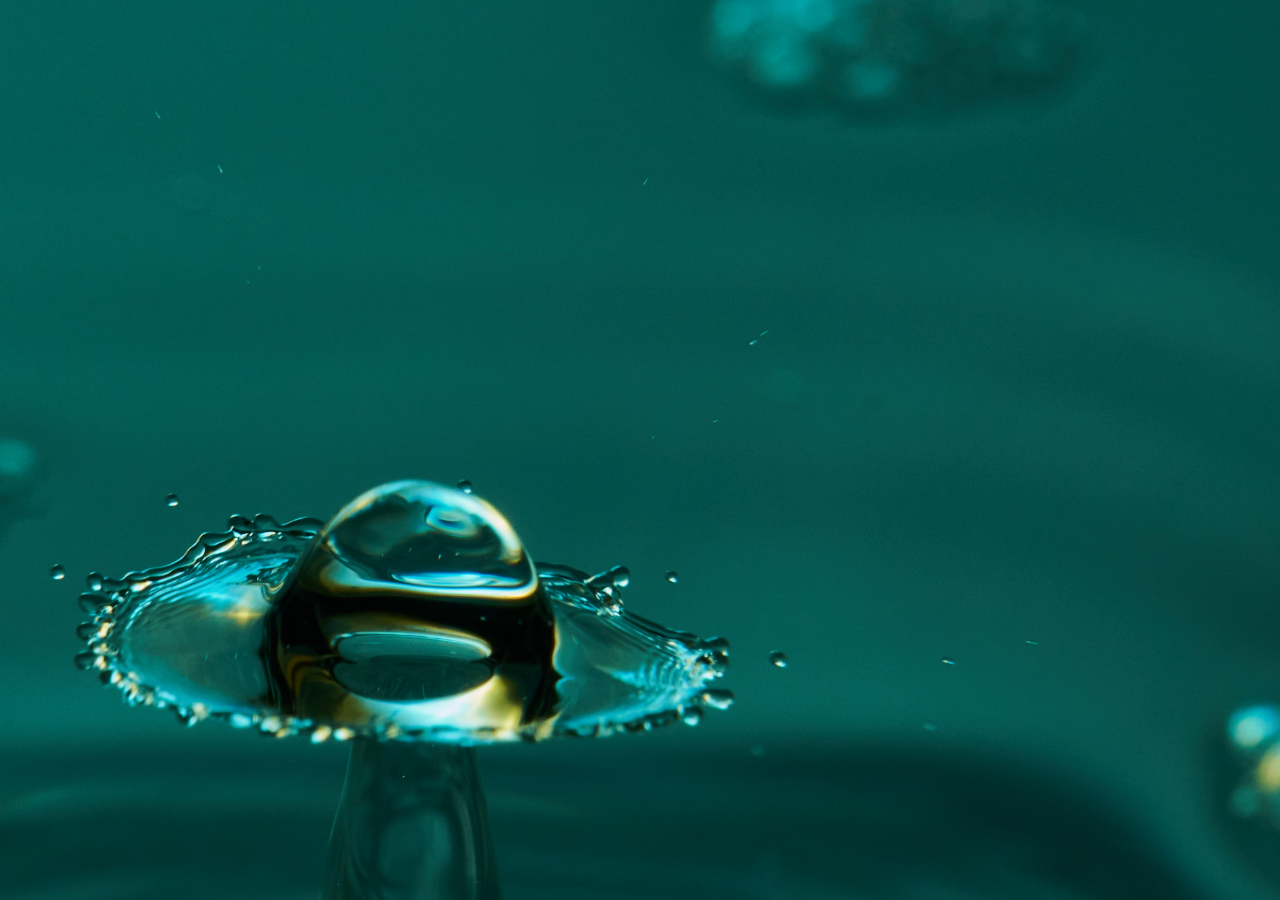
==== about.html @ 4619db13 "update background img, nav,picture profile with border-radius" ====
<!DOCTYPE html>
<html lang="en">
<head>
       <link rel="stylesheet" href="./css/about.css">
       <meta charset="UTF-8">
       <meta name="viewport" content="width=device-width, initial-scale=1.0">
       <meta http-equiv="X-UA-Compatible" content="ie=edge">
       <title>Document</title>
</head>
<body>
       
</body>
</html>
---- css/about.css ----
*{
       margin: 0;
       background-image: url(/img/backk.jpg);
       webkit-background-size: cover;
       moz-background-size: cover;
       background-size: cover;
       background-size: cover;
}
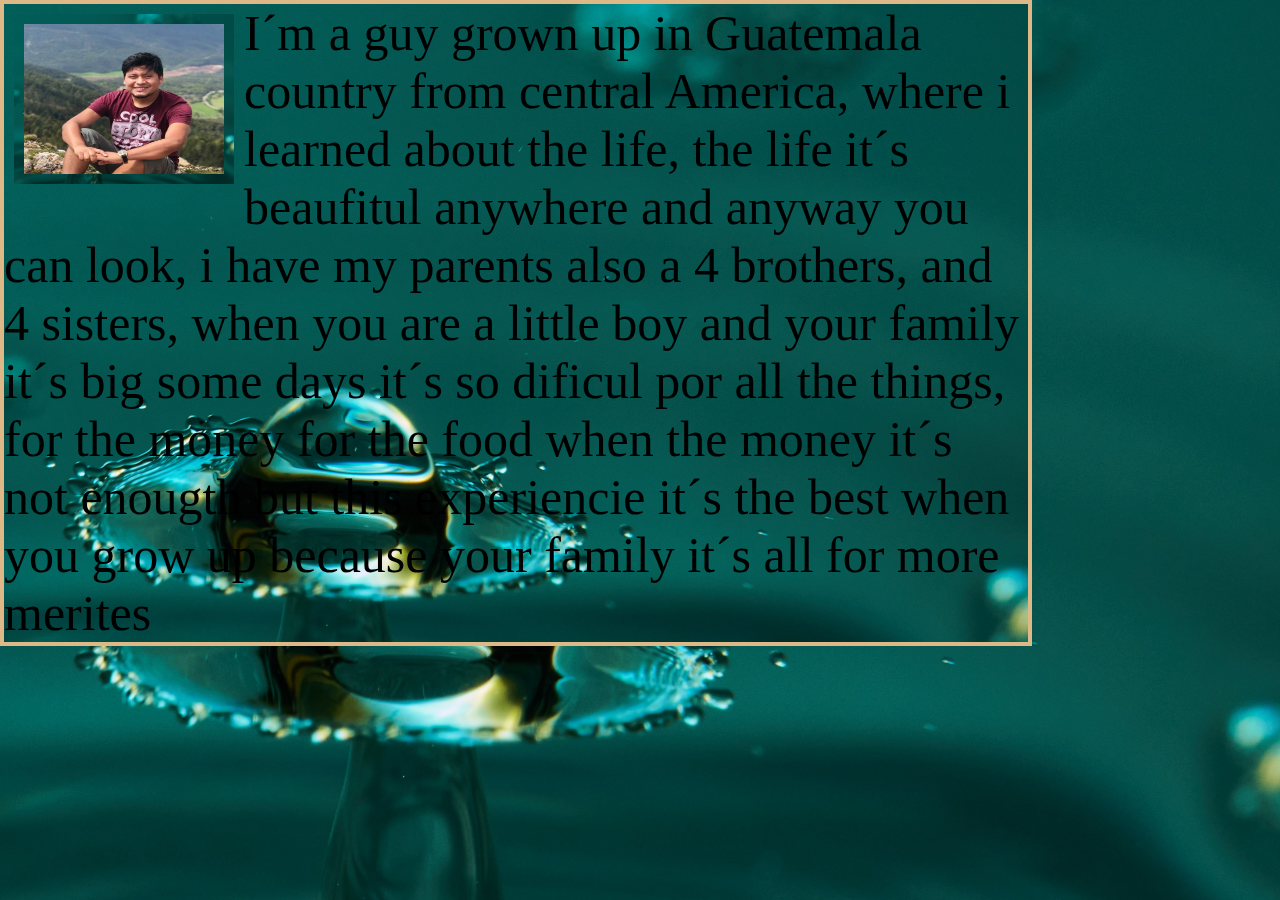
==== commit a03ac3c8: "i did the nav, add another html where i can write, i put the link of my social media" ====
--- a/about.html
+++ b/about.html
@@ -1,5 +1,6 @@
 <!DOCTYPE html>
 <html lang="en">
+
 <head>
        <link rel="stylesheet" href="./css/about.css">
        <meta charset="UTF-8">
@@ -7,7 +8,21 @@
        <meta http-equiv="X-UA-Compatible" content="ie=edge">
        <title>Document</title>
 </head>
+
 <body>
-       
+       <section>
+              <article>
+                     <img class="pic" src="/img/face.jpg" alt="">
+                     <p>
+                            I´m a guy grown up in Guatemala country from central America, where i learned about the
+                            life, the life it´s beaufitul anywhere and anyway you can look, i have my parents also a 4
+                            brothers, and 4 sisters, when you are a little boy and your family it´s big some days it´s
+                            so dificul por all the things, for the money for the food when the money it´s not enougth
+                            but this experiencie it´s the best when you grow up because your family it´s all for more
+                            merites
+                     </p>
+              </article>
+       </section>
 </body>
+
 </html>--- a/css/about.css
+++ b/css/about.css
@@ -1,3 +1,9 @@
+@font-face {
+       font-family: lacquer;
+       src: url("./fonts/Lacquer-Regular.ttf") format("ttf");
+       font-weight: normal;
+       font-style: normal;
+   }
 *{
        margin: 0;
        background-image: url(/img/backk.jpg);
@@ -5,4 +11,24 @@
        moz-background-size: cover;
        background-size: cover;
        background-size: cover;
+}
+section{
+       width: 80%;
+       font-family: 'Times New Roman', Times, serif;
+       font-size: 50px;
+       height: 60%;
+       display: flex;
+       border: 4px solid burlywood;
+       align-items: center;
+}
+.pic{
+       width: 200px;
+       height: 150px;
+       float: left;
+       padding: 10px;
+       margin: 10px;
+       
+}
+p{
+       font-family: laquer;
 }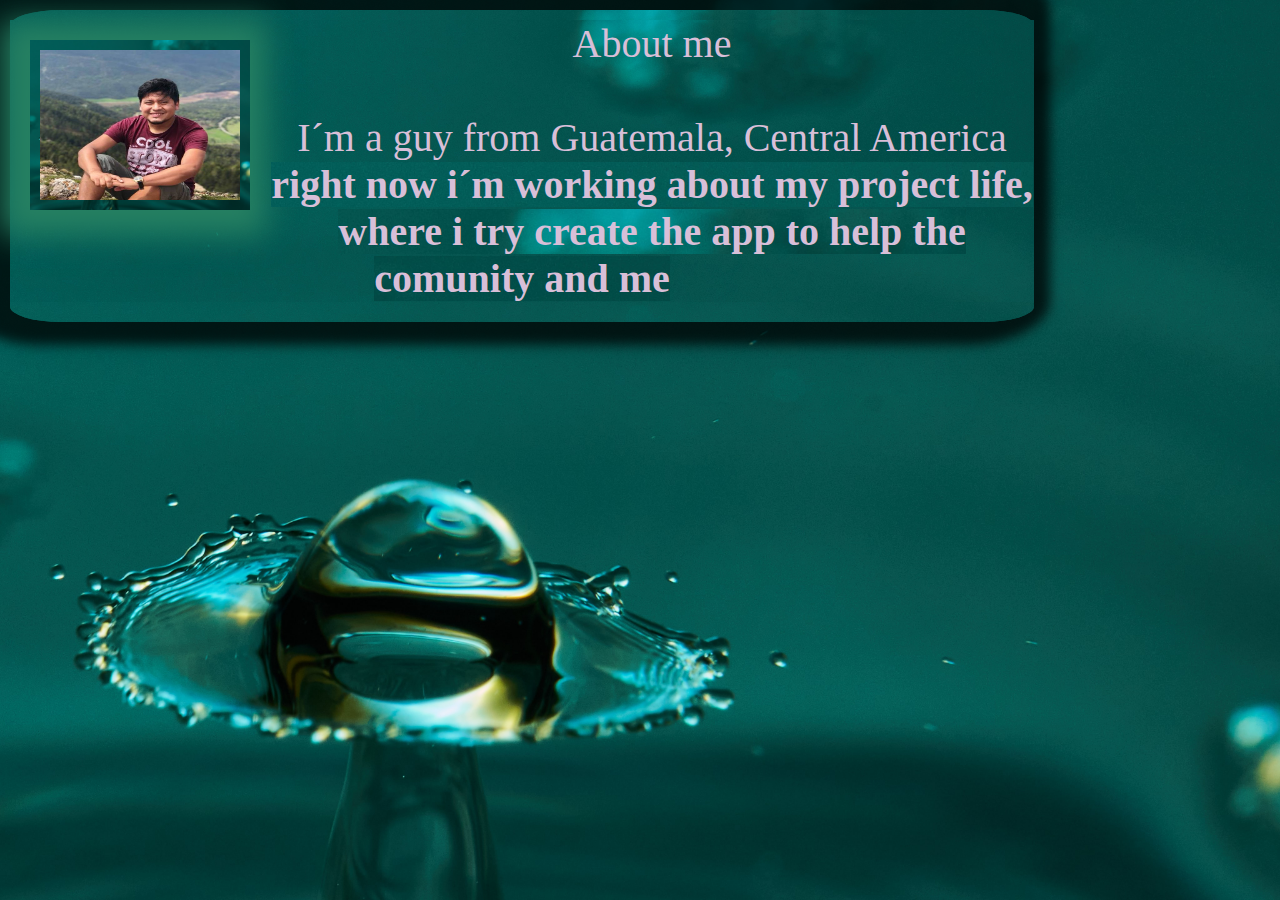
==== commit 9835dd59: "i add a new window html where i put my background school" ====
--- a/about.html
+++ b/about.html
@@ -2,6 +2,7 @@
 <html lang="en">
 
 <head>
+       <link href="https://fonts.googleapis.com/css?family=Mukta&display=swap" rel="stylesheet">
        <link rel="stylesheet" href="./css/about.css">
        <meta charset="UTF-8">
        <meta name="viewport" content="width=device-width, initial-scale=1.0">
@@ -14,12 +15,10 @@
               <article>
                      <img class="pic" src="/img/face.jpg" alt="">
                      <p>
-                            I´m a guy grown up in Guatemala country from central America, where i learned about the
-                            life, the life it´s beaufitul anywhere and anyway you can look, i have my parents also a 4
-                            brothers, and 4 sisters, when you are a little boy and your family it´s big some days it´s
-                            so dificul por all the things, for the money for the food when the money it´s not enougth
-                            but this experiencie it´s the best when you grow up because your family it´s all for more
-                            merites
+                            <center>About me</center> <br>
+
+                            I´m a guy from Guatemala, Central America
+                            <strong>right now i´m working about my project life, where i try create the app to help the comunity and me</strong>
                      </p>
               </article>
        </section>
--- a/css/about.css
+++ b/css/about.css
@@ -15,20 +15,44 @@
 section{
        width: 80%;
        font-family: 'Times New Roman', Times, serif;
-       font-size: 50px;
+       font-size: 40px;
        height: 60%;
-       display: flex;
-       border: 4px solid burlywood;
-       align-items: center;
+       
+       
+       display: inline-block;
+       text-align: center;
+       -webkit-box-shadow: -18px -11px 12px 34px rgba(0,0,0,0.75);
+-moz-box-shadow: -18px -11px 12px 34px rgba(0,0,0,0.75);
+box-shadow: -18px -11px 12px 34px rgba(0,0,0,0.75);
+justify-content: center;
+margin: 10px;
+align-items: center;
+justify-content: center;
+border-radius: 5%;
+color: thistle;
+
+
 }
 .pic{
        width: 200px;
        height: 150px;
        float: left;
        padding: 10px;
-       margin: 10px;
+       margin: 20px;
+       -webkit-box-shadow: -6px 3px 28px 22px rgba(38,128,98,1);
+-moz-box-shadow: -6px 3px 28px 22px rgba(38,128,98,1);
+box-shadow: -6px 3px 28px 22px rgba(38,128,98,1);
        
 }
 p{
-       font-family: laquer;
+       font-family: 'Mukta', sans-serif;
+       color: thistle;
+
+}
+article{
+      display: inline-block;
+      justify-content: center;
+       align-items: center;
+       margin-top: 10px;
+       margin-bottom: 20px;
 }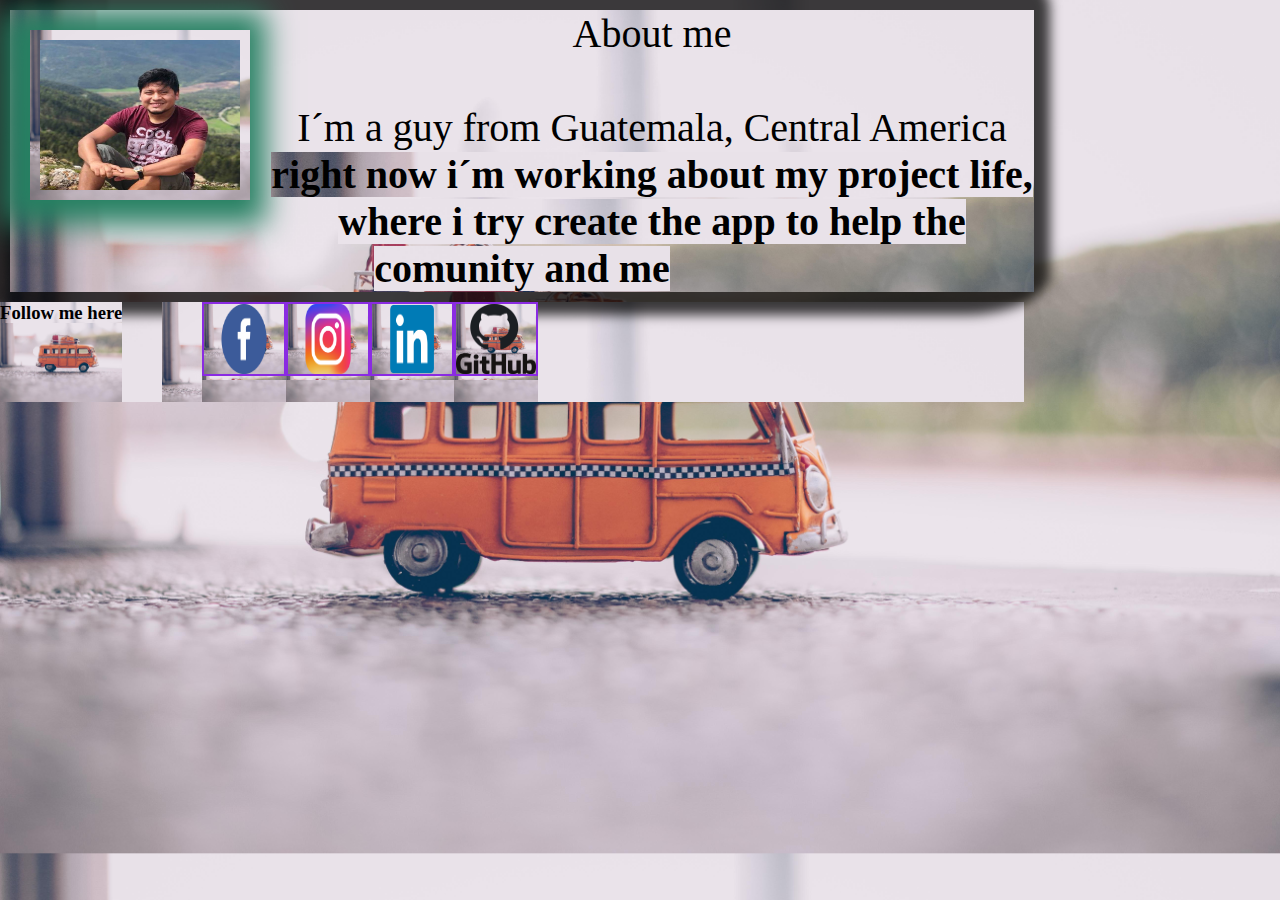
==== commit 946b14a8: "i update" ====
--- a/about.html
+++ b/about.html
@@ -13,15 +13,40 @@
 <body>
        <section>
               <article>
-                     <img class="pic" src="/img/face.jpg" alt="">
+                     <img class="pic" src="./img/face.jpg" alt="">
                      <p>
                             <center>About me</center> <br>
 
                             I´m a guy from Guatemala, Central America
-                            <strong>right now i´m working about my project life, where i try create the app to help the comunity and me</strong>
+                            <strong>right now i´m working about my project life, where i try create the app to help the
+                                   comunity and me</strong>
                      </p>
               </article>
        </section>
+       <footer>
+              
+                     <h3> <strong> Follow me here</strong></h3>
+                     <ul id="picc">
+                            <li>
+                                   <a href="https://www.facebook.com/angel.teletor">  <img class="social"src="./img/logf.png"> </a>
+                                  
+                                                 
+                            </li>
+                            <li> <a href="https://www.instagram.com/miguelangelteletor/?hl=en"> <img class="social" src="./img/insta.png" title="my Instagram"></a>
+                                  
+
+                            </li>
+                            <li>
+                                   <a href="https://www.linkedin.com/in/miguel-angel-teletor-456739149/"> <img class="social" src="./img/linked.png"></a>
+                                  
+                            </li>
+                            <li> <a href="https://github.com/Miguel-Angel-Guate"> <img class="social" src="./img/github.png"></a>
+                                  
+                                                
+                            </li>
+
+                     </ul>
+       </footer>
 </body>
 
 </html>--- a/css/about.css
+++ b/css/about.css
@@ -6,7 +6,7 @@
    }
 *{
        margin: 0;
-       background-image: url(/img/backk.jpg);
+       background-image: url(../img/holaa.jpg);
        webkit-background-size: cover;
        moz-background-size: cover;
        background-size: cover;
@@ -29,7 +29,7 @@
 align-items: center;
 justify-content: center;
 border-radius: 5%;
-color: thistle;
+
 
 
 }
@@ -49,10 +49,27 @@
        color: thistle;
 
 }
-article{
-      display: inline-block;
-      justify-content: center;
-       align-items: center;
-       margin-top: 10px;
-       margin-bottom: 20px;
+
+.social{
+       width: 80px;
+       height: 70px;
+       border: 2px solid blueviolet;
+       
+}
+#picc{
+       display: flex;
+      
+       
+       justify-content: space-around;
+       font-family: 'Times New Roman', Times, serif;
+       font-size: 18px;
+       list-style: none;
+       
+       height: 100px;
+       width: 150px;
+       margin-left: 40px;
+}
+footer{
+       width: 80%;
+       display: flex;
 }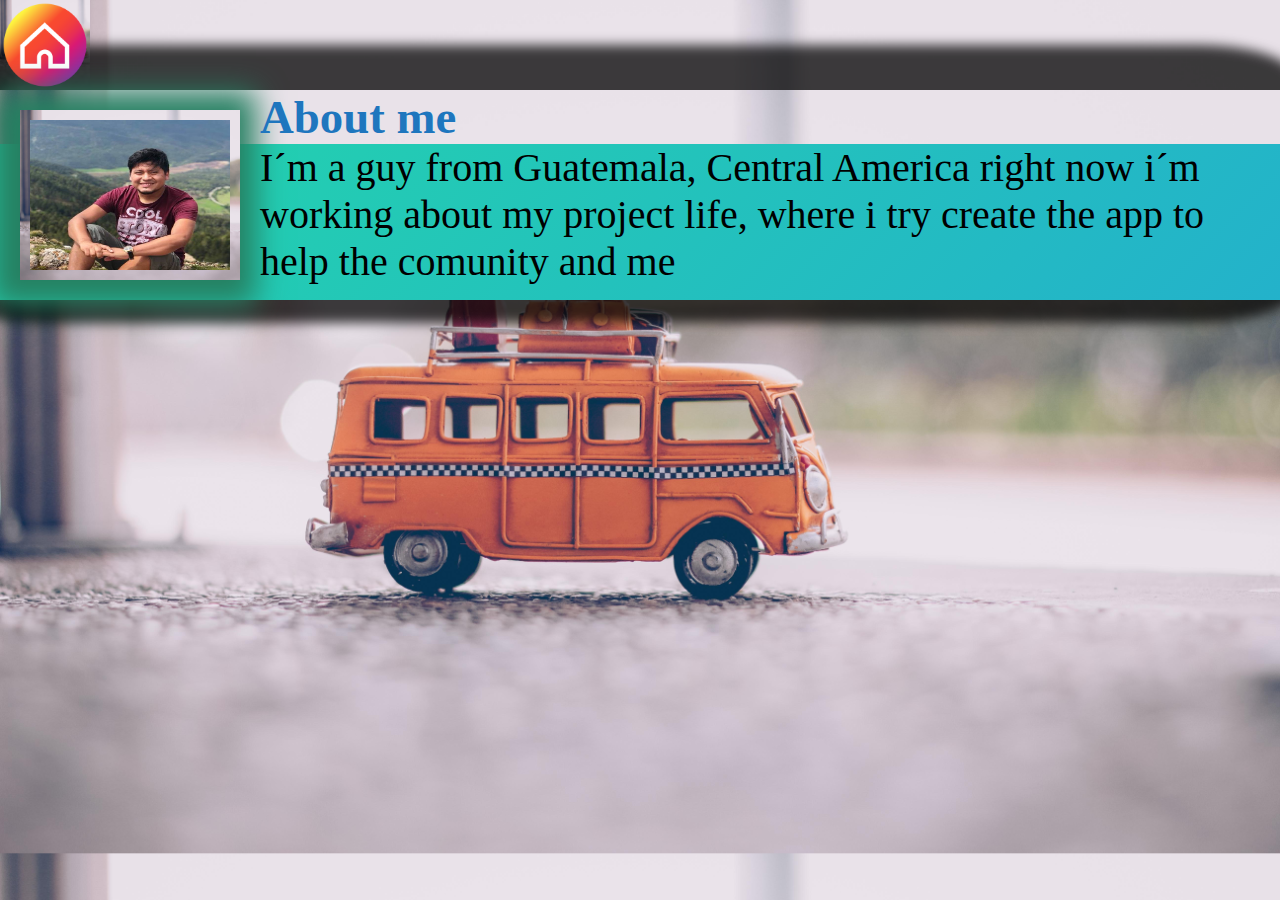
==== commit 6aa5e0cd: "i add bacground interactive colors, and i put the inicio button" ====
--- a/about.html
+++ b/about.html
@@ -3,6 +3,7 @@
 
 <head>
        <link href="https://fonts.googleapis.com/css?family=Mukta&display=swap" rel="stylesheet">
+       <link rel="stylesheet" href="./css/style.css">
        <link rel="stylesheet" href="./css/about.css">
        <meta charset="UTF-8">
        <meta name="viewport" content="width=device-width, initial-scale=1.0">
@@ -11,42 +12,22 @@
 </head>
 
 <body>
+       
+                            <a href="./index.html"><img class="init" src="./img/start.png"></a>
+                    
        <section>
               <article>
                      <img class="pic" src="./img/face.jpg" alt="">
                      <p>
-                            <center>About me</center> <br>
+                            <h3>About me</h3>
 
                             I´m a guy from Guatemala, Central America
-                            <strong>right now i´m working about my project life, where i try create the app to help the
-                                   comunity and me</strong>
+                            right now i´m working about my project life, where i try create the app to help the
+                                   comunity and me
                      </p>
               </article>
        </section>
-       <footer>
-              
-                     <h3> <strong> Follow me here</strong></h3>
-                     <ul id="picc">
-                            <li>
-                                   <a href="https://www.facebook.com/angel.teletor">  <img class="social"src="./img/logf.png"> </a>
-                                  
-                                                 
-                            </li>
-                            <li> <a href="https://www.instagram.com/miguelangelteletor/?hl=en"> <img class="social" src="./img/insta.png" title="my Instagram"></a>
-                                  
-
-                            </li>
-                            <li>
-                                   <a href="https://www.linkedin.com/in/miguel-angel-teletor-456739149/"> <img class="social" src="./img/linked.png"></a>
-                                  
-                            </li>
-                            <li> <a href="https://github.com/Miguel-Angel-Guate"> <img class="social" src="./img/github.png"></a>
-                                  
-                                                
-                            </li>
-
-                     </ul>
-       </footer>
+       
 </body>
 
 </html>--- a/css/style.css
+++ b/css/style.css
@@ -0,0 +1,81 @@
+body{
+  background-image: url(../img/holaa.jpg);
+  webkit-background-size: cover;
+  moz-background-size: cover;
+  background-size: cover;
+  background-size: cover;
+}
+h1{
+       color: #111; font-family: 'Lucida Sans', 'Lucida Sans Regular', 'Lucida Grande', 'Lucida Sans Unicode', Geneva, Verdana, sans-serif, sans-serif; 
+       font-size: 110px; 
+       font-weight: bold; 
+       letter-spacing: -1px; 
+       line-height: 1; text-align: center;
+}
+.faceMy{
+       width: 200px;
+    height: 180px;
+   
+ text-align: right;
+    overflow: hidden;
+    border-radius: 50%;
+    
+}
+article{
+       
+       
+       float: right;
+       
+}
+
+nav{
+       background-color: brown;
+       
+}
+nav a{
+    text-decoration: none;
+    width: 100%;
+    margin: 0 auto;
+}
+.sociall{
+
+       width: 80px;
+       height: 70px;
+       border: 2px solid blueviolet;
+}
+footer{
+       display: flex;
+       width: 80%;
+           
+}
+.ord{
+       display: flex;
+      
+       
+       justify-content: space-around;
+       font-family: 'Times New Roman', Times, serif;
+       font-size: 18px;
+       list-style: none;
+       
+       height: 100px;
+       width: 150px;
+       margin-left: 40px;
+
+       
+}
+.navOne{
+       display: flex;
+       background-color: cornsilk;
+       justify-content: space-around;
+       text-decoration: none;
+       font-size: 20px;
+       font-family: -apple-system, BlinkMacSystemFont, 'Segoe UI', Roboto, Oxygen, Ubuntu, Cantarell, 'Open Sans', 'Helvetica Neue', sans-serif;
+       list-style: none;
+       
+       
+       
+
+}
+h3{
+       color: rgb(30, 118, 190);
+}--- a/css/about.css
+++ b/css/about.css
@@ -1,9 +1,4 @@
-@font-face {
-       font-family: lacquer;
-       src: url("./fonts/Lacquer-Regular.ttf") format("ttf");
-       font-weight: normal;
-       font-style: normal;
-   }
+
 *{
        margin: 0;
        background-image: url(../img/holaa.jpg);
@@ -13,22 +8,17 @@
        background-size: cover;
 }
 section{
-       width: 80%;
+       width: 100%;
+       height: 100%;
        font-family: 'Times New Roman', Times, serif;
        font-size: 40px;
        height: 60%;
-       
-       
-       display: inline-block;
-       text-align: center;
-       -webkit-box-shadow: -18px -11px 12px 34px rgba(0,0,0,0.75);
--moz-box-shadow: -18px -11px 12px 34px rgba(0,0,0,0.75);
-box-shadow: -18px -11px 12px 34px rgba(0,0,0,0.75);
-justify-content: center;
-margin: 10px;
-align-items: center;
-justify-content: center;
-border-radius: 5%;
+       box-shadow: -18px -11px 12px 34px rgba(0,0,0,0.75);
+       moz-box-shadow: -18px -11px 12px 34px rgba(0,0,0,0.75);
+       border-radius: 5%;
+       display: flex;
+       align-items: center;
+   
 
 
 
@@ -45,8 +35,7 @@
        
 }
 p{
-       font-family: 'Mukta', sans-serif;
-       color: thistle;
+      
 
 }
 
@@ -72,4 +61,28 @@
 footer{
        width: 80%;
        display: flex;
+}
+article{
+       background: linear-gradient(-45deg, #ee7752, #e73c7e, #23a6d5, #23d5ab);
+    background-size: 400% 400%;
+    animation: gradient 15s ease infinite;
+}
+
+@keyframes gradient {
+    0% {
+        background-position: 0% 50%;
+    }
+    50% {
+        background-position: 100% 50%;
+    }
+    100% {
+        background-position: 0% 50%;
+    }
+}
+.init{
+       width: 90px;
+       display: flex;
+       align-items: flex-end;
+       justify-items: self-end;
+       
 }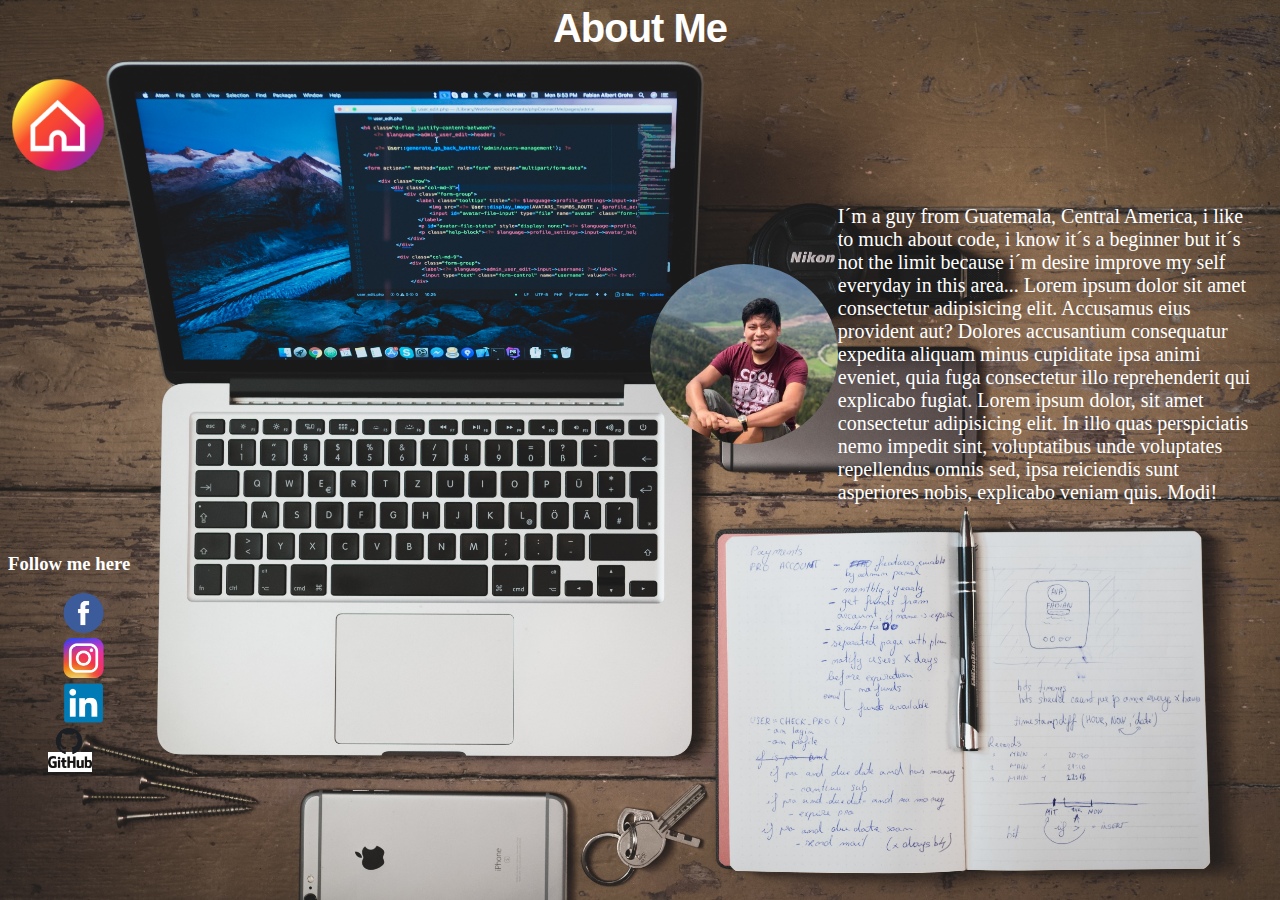
==== commit 8f7a3d9d: "i add content in the second html and i add css codes for the best image" ====
--- a/about.html
+++ b/about.html
@@ -12,22 +12,52 @@
 </head>
 
 <body>
-       
-                            <a href="./index.html"><img class="init" src="./img/start.png"></a>
-                    
+       <h1>About Me</h1>
+
+       <a href="./index.html"><img class="initi" src="./img/start.png"></a>
+
        <section>
-              <article>
-                     <img class="pic" src="./img/face.jpg" alt="">
+              <article id="about">
+
                      <p>
-                            <h3>About me</h3>
+                            <img class="my" src="./img/face.jpg">
 
-                            I´m a guy from Guatemala, Central America
-                            right now i´m working about my project life, where i try create the app to help the
-                                   comunity and me
+
+                            I´m a guy from Guatemala, Central America, i  like to much about code, i know it´s a
+                            beginner but it´s not the limit because i´m desire improve my self everyday in this area...
+                            Lorem ipsum dolor sit amet consectetur adipisicing elit. Accusamus eius provident aut?
+                            Dolores accusantium consequatur expedita aliquam minus cupiditate ipsa animi eveniet, quia
+                            fuga consectetur illo reprehenderit qui explicabo fugiat. Lorem ipsum dolor, sit amet
+                            consectetur adipisicing elit. In illo quas perspiciatis nemo impedit sint, voluptatibus unde
+                            voluptates repellendus omnis sed, ipsa reiciendis sunt asperiores nobis, explicabo veniam
+                            quis. Modi!
+
                      </p>
               </article>
        </section>
-       
+       <footer>
+              <section>
+                     <h3> <strong> Follow me here</strong></h3>
+                     <ul class="ord">
+                            <li>
+                                   <a href="https://www.facebook.com/angel.teletor"> <img class="sociall"
+                                                 src="./img/logf.png"> </a>
+                            </li>
+                            <li> <a href="https://www.instagram.com/miguelangelteletor/?hl=en"><img class="sociall"
+                                                 src="./img/insta.png"></a>
+                            </li>
+                            <li>
+                                   <a href="https://www.linkedin.com/in/miguel-angel-teletor-456739149/"> <img
+                                                 class="sociall" src="./img/linked.png"> </a>
+                            </li>
+                            <li> <a id="reich" href="https://github.com/Miguel-Angel-Guate"> <img class="sociall"
+                                                 src="./img/github.png"> </a>
+                            </li>
+
+                     </ul>
+              </section>
+       </footer>
+
 </body>
 
 </html>--- a/css/style.css
+++ b/css/style.css
@@ -1,16 +1,19 @@
 body{
-  background-image: url(../img/holaa.jpg);
-  webkit-background-size: cover;
-  moz-background-size: cover;
+  background-image: url(../img/ss.jpg);
   background-size: cover;
-  background-size: cover;
+  background-repeat: no-repeat;
+  
+ 
+  
 }
 h1{
        color: #111; font-family: 'Lucida Sans', 'Lucida Sans Regular', 'Lucida Grande', 'Lucida Sans Unicode', Geneva, Verdana, sans-serif, sans-serif; 
-       font-size: 110px; 
+       font-size: 80px; 
        font-weight: bold; 
        letter-spacing: -1px; 
        line-height: 1; text-align: center;
+       color: white;
+       margin-top: 0;
 }
 .faceMy{
        width: 200px;
@@ -39,9 +42,9 @@
 }
 .sociall{
 
-       width: 80px;
-       height: 70px;
-       border: 2px solid blueviolet;
+      
+       height: 40px;
+      
 }
 footer{
        display: flex;
@@ -52,16 +55,15 @@
        display: flex;
       
        
-       justify-content: space-around;
+      
        font-family: 'Times New Roman', Times, serif;
        font-size: 18px;
        list-style: none;
+       flex-direction: column;       
+       height: 70px;
        
-       height: 100px;
-       width: 150px;
-       margin-left: 40px;
-
-       
+      
+      
 }
 .navOne{
        display: flex;
@@ -77,5 +79,13 @@
 
 }
 h3{
-       color: rgb(30, 118, 190);
-}+       color: white;
+}
+
+p{
+       color: white;
+       font-size: 20px;
+}
+#reich{
+       background-color: white;
+}
--- a/css/about.css
+++ b/css/about.css
@@ -1,88 +1,53 @@
-
-*{
-       margin: 0;
-       background-image: url(../img/holaa.jpg);
-       webkit-background-size: cover;
-       moz-background-size: cover;
+body {
+       background-image: url(../img/ss.jpg);
        background-size: cover;
-       background-size: cover;
-}
-section{
-       width: 100%;
-       height: 100%;
-       font-family: 'Times New Roman', Times, serif;
-       font-size: 40px;
-       height: 60%;
-       box-shadow: -18px -11px 12px 34px rgba(0,0,0,0.75);
-       moz-box-shadow: -18px -11px 12px 34px rgba(0,0,0,0.75);
-       border-radius: 5%;
-       display: flex;
-       align-items: center;
-   
+       background-repeat: no-repeat;
 
 
 
 }
-.pic{
-       width: 200px;
-       height: 150px;
-       float: left;
-       padding: 10px;
-       margin: 20px;
-       -webkit-box-shadow: -6px 3px 28px 22px rgba(38,128,98,1);
--moz-box-shadow: -6px 3px 28px 22px rgba(38,128,98,1);
-box-shadow: -6px 3px 28px 22px rgba(38,128,98,1);
+
+.initi {
+       width: 100px;
+       display: flex;
+}
+
+.my {
        
+       height: 180px;
+
+       text-align: right;
+      
+       border-radius: 50%;
+
 }
-p{
+h1{
+       color: #111; font-family: 'Lucida Sans', 'Lucida Sans Regular', 'Lucida Grande', 'Lucida Sans Unicode', Geneva, Verdana, sans-serif, sans-serif; 
+       font-size: 40px; 
+       font-weight: bold; 
+       
+      
+       color: white;
+       margin-top: 0;
+}
+
+#about {
+      
+       width: 50%;
+       color: white;
+       height: 70%;
+       clear: left;
+       font-size: 25px;
+       display: flex;
+       align-items: center;
+       justify-content: center;
       
 
 }
-
-.social{
-       width: 80px;
-       height: 70px;
-       border: 2px solid blueviolet;
-       
-}
-#picc{
-       display: flex;
-      
-       
-       justify-content: space-around;
-       font-family: 'Times New Roman', Times, serif;
-       font-size: 18px;
-       list-style: none;
-       
-       height: 100px;
-       width: 150px;
-       margin-left: 40px;
-}
-footer{
-       width: 80%;
-       display: flex;
-}
-article{
-       background: linear-gradient(-45deg, #ee7752, #e73c7e, #23a6d5, #23d5ab);
-    background-size: 400% 400%;
-    animation: gradient 15s ease infinite;
-}
-
-@keyframes gradient {
-    0% {
-        background-position: 0% 50%;
-    }
-    50% {
-        background-position: 100% 50%;
-    }
-    100% {
-        background-position: 0% 50%;
-    }
-}
-.init{
-       width: 90px;
-       display: flex;
-       align-items: flex-end;
-       justify-items: self-end;
+p{
+      display: flex;
+      justify-content: center;
+      align-items: center;
+     padding: 10px;
        
 }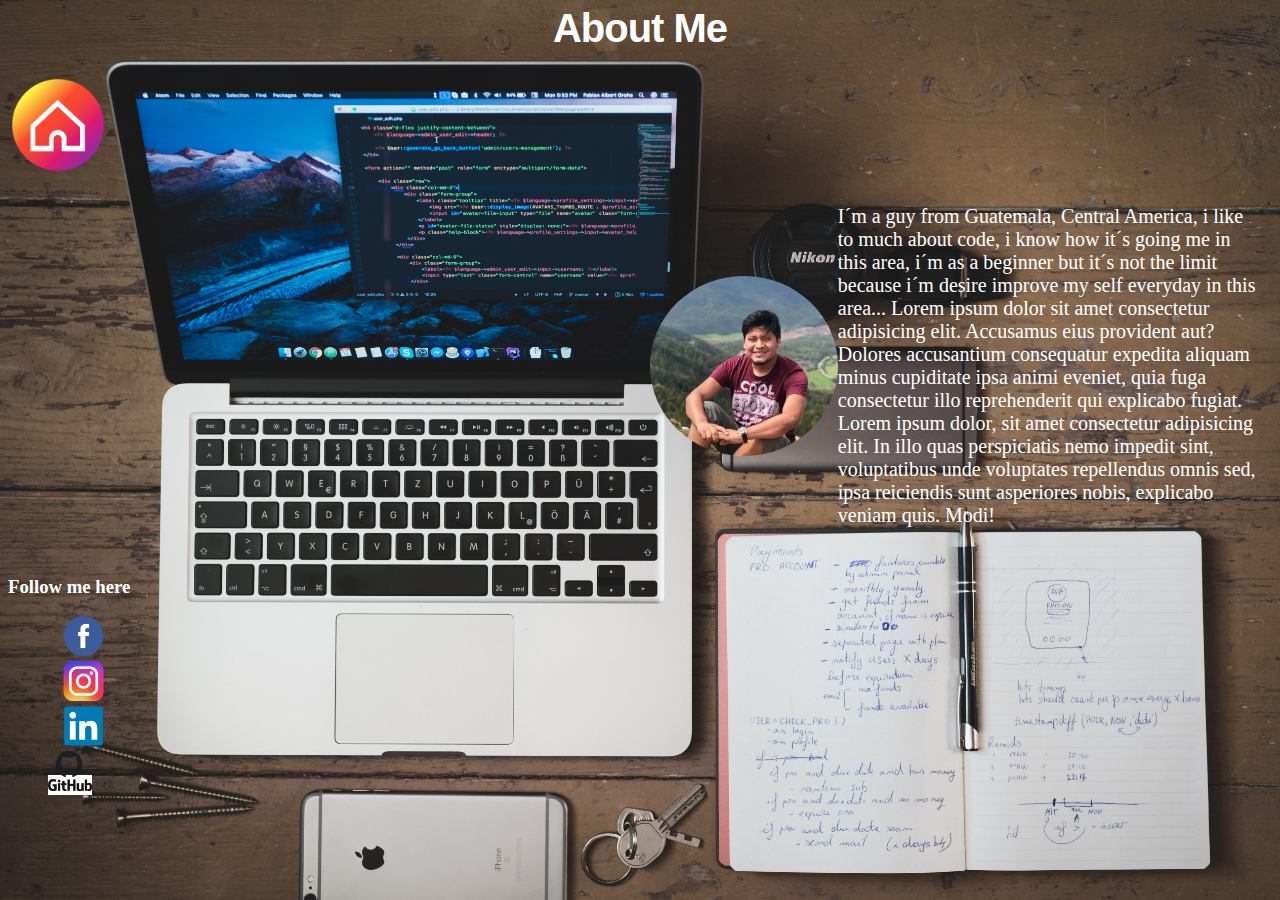
==== commit 1ee8d165: "i tried finished my project, i add bacgrounds to all html page and put button and links, forms to th" ====
--- a/about.html
+++ b/about.html
@@ -23,8 +23,9 @@
                             <img class="my" src="./img/face.jpg">
 
 
-                            I´m a guy from Guatemala, Central America, i  like to much about code, i know it´s a
-                            beginner but it´s not the limit because i´m desire improve my self everyday in this area...
+                            I´m a guy from Guatemala, Central America, i like to much about code, i know how it´s going
+                            me in this area, i´m as a beginner but it´s not the limit because i´m desire improve my self
+                            everyday in this area...
                             Lorem ipsum dolor sit amet consectetur adipisicing elit. Accusamus eius provident aut?
                             Dolores accusantium consequatur expedita aliquam minus cupiditate ipsa animi eveniet, quia
                             fuga consectetur illo reprehenderit qui explicabo fugiat. Lorem ipsum dolor, sit amet
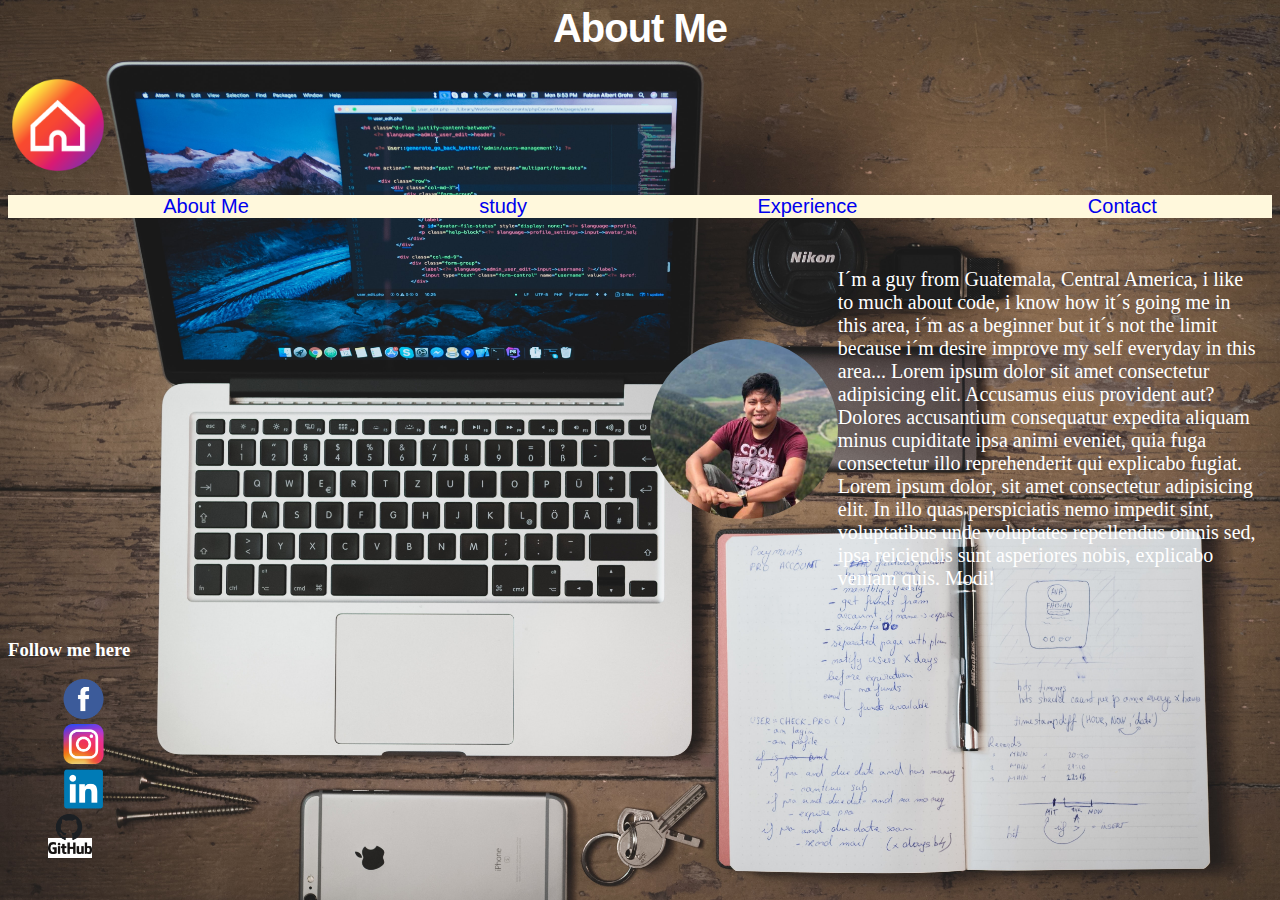
==== commit de5d1b26: "I add the nav in all the html page" ====
--- a/about.html
+++ b/about.html
@@ -15,6 +15,15 @@
        <h1>About Me</h1>
 
        <a href="./index.html"><img class="initi" src="./img/start.png"></a>
+       <nav>
+              <ul class="navOne">
+                     <li><a href="about.html">About Me</a></li>
+                     <li><a href="study.html">study</a></li>
+                     <li><a href="experience.html">Experience</a></li>
+
+                     <li><a href="contact.html">Contact</a></li>
+              </ul>
+       </nav>
 
        <section>
               <article id="about">
--- a/css/about.css
+++ b/css/about.css
@@ -50,4 +50,22 @@
       align-items: center;
      padding: 10px;
        
-}+}
+.navOne{
+       display: flex;
+       background-color: cornsilk;
+       justify-content: space-around;
+       text-decoration: none;
+       font-size: 20px;
+       font-family: -apple-system, BlinkMacSystemFont, 'Segoe UI', Roboto, Oxygen, Ubuntu, Cantarell, 'Open Sans', 'Helvetica Neue', sans-serif;
+       list-style: none;
+       
+       
+       
+
+}
+nav a{
+       text-decoration: none;
+       width: 100%;
+       margin: 0 auto;
+   }